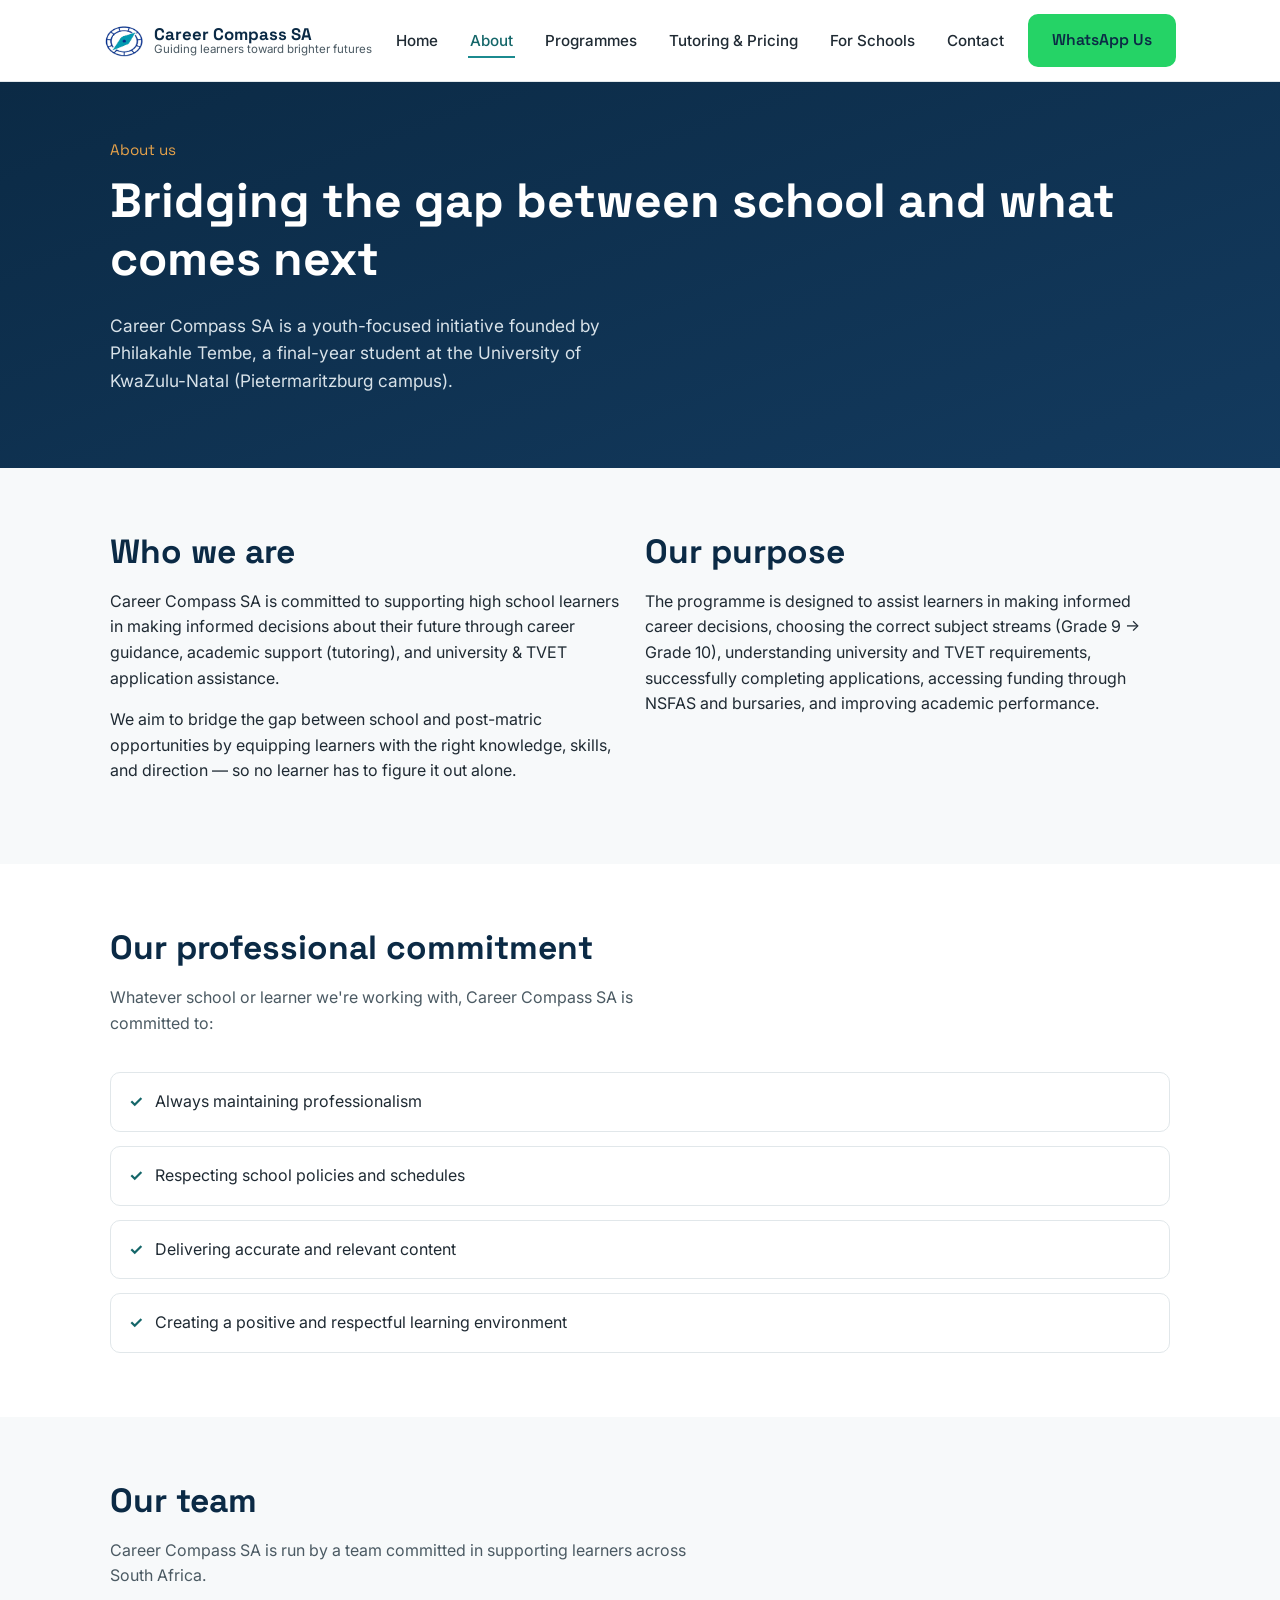
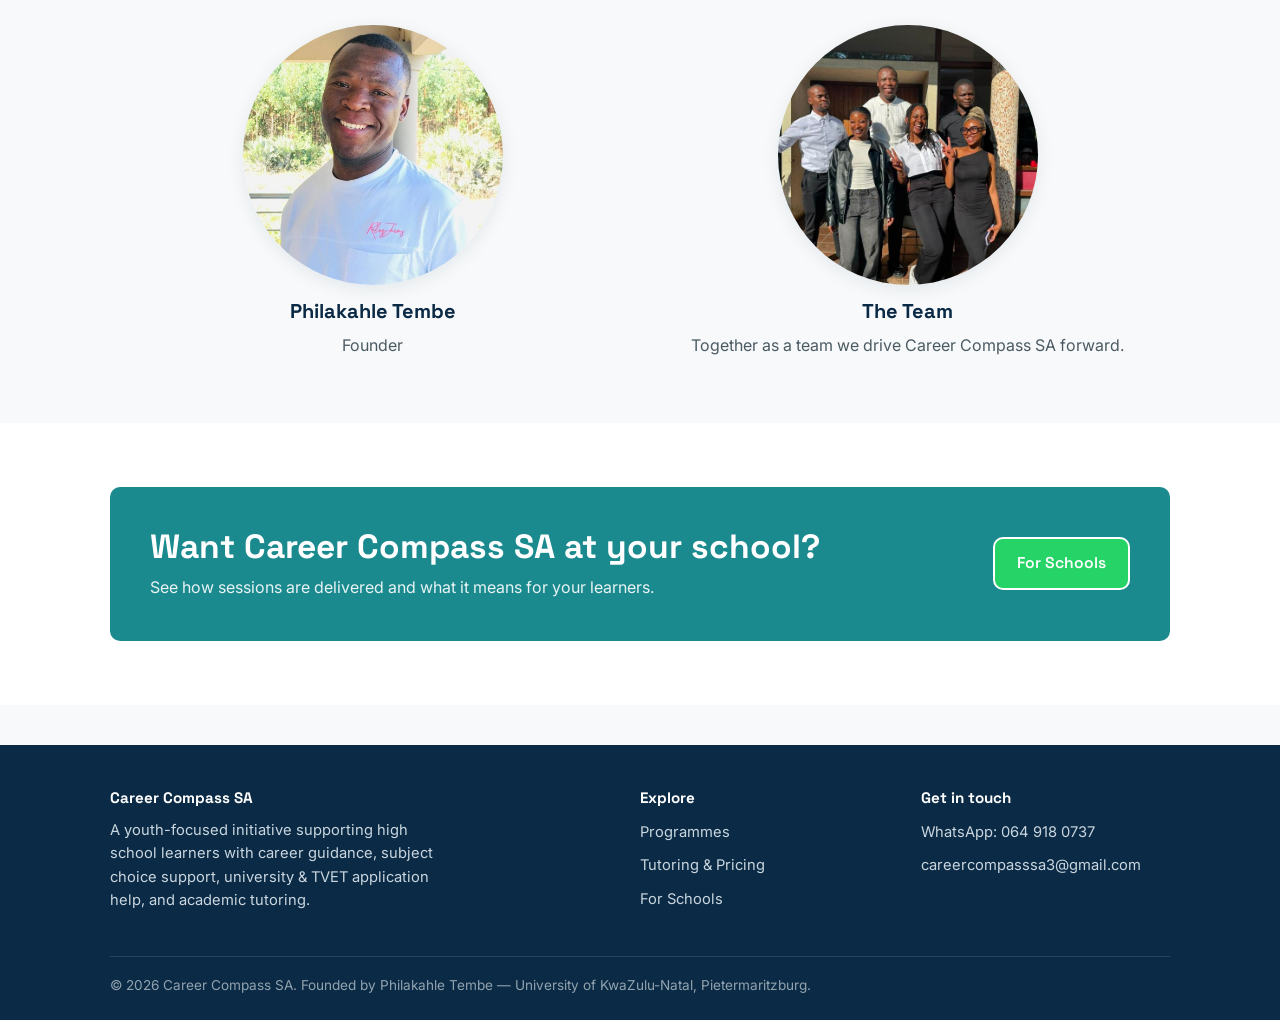
==== about.html @ c80fe0b5 "page" ====
<!DOCTYPE html>
<html lang="en">
<head>
<meta charset="UTF-8">
<meta name="viewport" content="width=device-width, initial-scale=1.0">
<title>About — Career Compass SA</title>
<meta name="description" content="Career Compass SA is a youth-focused initiative founded by Philakahle Tembe, a final-year UKZN student, supporting high school learners across South Africa.">
<link rel="preconnect" href="https://fonts.googleapis.com">
<link href="https://fonts.googleapis.com/css2?family=Space+Grotesk:wght@500;600;700&family=Inter:wght@400;500;600&display=swap" rel="stylesheet">
<link rel="stylesheet" href="css/style.css">
</head>
<body>

  <header class="site-header">
    <nav class="nav">
      <a href="index.html" class="brand">
        <img src="images/logo.png" alt="Career Compass SA logo" class="brand-mark">
        <span class="brand-text">
          <strong>Career Compass SA</strong>
          <span>Guiding learners toward brighter futures</span>
        </span>
      </a>
      <ul class="nav-links" id="navLinks">
        <li><a href="index.html">Home</a></li>
        <li><a href="about.html" aria-current="page">About</a></li>
        <li><a href="programmes.html">Programmes</a></li>
        <li><a href="tutoring.html">Tutoring &amp; Pricing</a></li>
        <li><a href="schools.html">For Schools</a></li>
        <li><a href="contact.html">Contact</a></li>
      </ul>
      <div class="nav-cta">
        <a href="https://wa.me/27649180737" class="btn btn-outline" target="_blank" rel="noopener">WhatsApp Us</a>
        <button class="nav-toggle" aria-label="Toggle navigation" aria-expanded="false">
          <span></span><span></span><span></span>
        </button>
      </div>
    </nav>
  </header>

  <section class="hero" style="padding:56px 0;">
    <div class="container" style="grid-template-columns:1fr;">
      <div>
        <div class="hero-eyebrow">About us</div>
        <h1>Bridging the gap between school and what comes next</h1>
        <p>Career Compass SA is a youth-focused initiative founded by Philakahle Tembe, a final-year student at the University of KwaZulu-Natal (Pietermaritzburg campus).</p>
      </div>
    </div>
  </section>

  <section>
    <div class="container">
      <div class="grid grid-2">
        <div>
          <h2>Who we are</h2>
          <p>Career Compass SA is committed to supporting high school learners in making informed decisions about their future through career guidance, academic support (tutoring), and university &amp; TVET application assistance.</p>
          <p>We aim to bridge the gap between school and post-matric opportunities by equipping learners with the right knowledge, skills, and direction — so no learner has to figure it out alone.</p>
        </div>
        <div>
          <h2>Our purpose</h2>
          <p>The programme is designed to assist learners in making informed career decisions, choosing the correct subject streams (Grade 9 → Grade 10), understanding university and TVET requirements, successfully completing applications, accessing funding through NSFAS and bursaries, and improving academic performance.</p>
        </div>
      </div>
    </div>
  </section>

  <section class="alt">
    <div class="container">
      <div class="section-head">
        <h2>Our professional commitment</h2>
        <p>Whatever school or learner we're working with, Career Compass SA is committed to:</p>
      </div>
      <ul class="value-list">
        <li>Always maintaining professionalism</li>
        <li>Respecting school policies and schedules</li>
        <li>Delivering accurate and relevant content</li>
        <li>Creating a positive and respectful learning environment</li>
      </ul>
    </div>
  </section>

  <section>
    <div class="container">
      <div class="section-head">
        <h2>Our team</h2>
        <p>Career Compass SA is run by a team committed in supporting learners across South Africa.</p>
      </div>
      <div class="grid grid-2">
        <div style="text-align:center;">
          <img src="images/people/philakahle-tembe.jpeg" alt="Philakahle Tembe, Founder of Career Compass SA" class="round-photo">
          <h3 style="margin-top:14px;">Philakahle Tembe</h3>
          <p style="color:var(--ink-soft); margin:0;">Founder</p>
        </div>
        <div style="text-align:center;">
          <img src="images/people/founders.jpg" alt="Career Compass SA founding team" class="round-photo">
          <h3 style="margin-top:14px;">The Team</h3>
          <p style="color:var(--ink-soft); margin:0;">Together as a team we drive Career Compass SA forward.</p>
        </div>
      </div>
    </div>
  </section>

  <section class="alt">
    <div class="container">
      <div class="cta-band">
        <div>
          <h2>Want Career Compass SA at your school?</h2>
          <p style="color:rgba(255,255,255,0.9); margin:8px 0 0;">See how sessions are delivered and what it means for your learners.</p>
        </div>
        <a href="schools.html" class="btn btn-outline">For Schools</a>
      </div>
    </div>
  </section>

  <footer class="site-footer">
    <div class="container">
      <div class="footer-grid">
        <div>
          <h4>Career Compass SA</h4>
          <p style="max-width:38ch; color:#C9D6DF; font-size:0.92rem;">A youth-focused initiative supporting high school learners with career guidance, subject choice support, university &amp; TVET application help, and academic tutoring.</p>
        </div>
        <div>
          <h4>Explore</h4>
          <ul>
            <li><a href="programmes.html">Programmes</a></li>
            <li><a href="tutoring.html">Tutoring &amp; Pricing</a></li>
            <li><a href="schools.html">For Schools</a></li>
          </ul>
        </div>
        <div>
          <h4>Get in touch</h4>
          <ul>
            <li><a href="https://wa.me/27649180737" target="_blank" rel="noopener">WhatsApp: 064 918 0737</a></li>
            <li><a href="mailto:careercompasssa3@gmail.com">careercompasssa3@gmail.com</a></li>
          </ul>
        </div>
      </div>
      <div class="footer-bottom">
        &copy; 2026 Career Compass SA. Founded by Philakahle Tembe &mdash; University of KwaZulu-Natal, Pietermaritzburg.
      </div>
    </div>
  </footer>
  <script src="js/script.js"></script>
</body>
</html>
---- css/style.css ----
/* ===========================================================
   Career Compass SA — shared stylesheet
   =========================================================== */

:root{
  --navy: #0B2A45;
  --navy-light: #133a5e;
  --teal: #1B8A8F;
  --teal-dark: #146669;
  --amber: #E8A34A;
  --bg: #F7F9FA;
  --surface: #FFFFFF;
  --ink: #1F2A33;
  --ink-soft: #4B5A63;
  --border: #E1E7EA;

  --font-head: "Space Grotesk", "Segoe UI", sans-serif;
  --font-body: "Inter", "Segoe UI", sans-serif;

  --maxw: 1120px;
  --radius: 10px;
  --shadow: 0 4px 18px rgba(11,42,69,0.08);
}

*{ box-sizing: border-box; }
html{ scroll-behavior: smooth; }

body{
  margin: 0;
  font-family: var(--font-body);
  color: var(--ink);
  background: var(--bg);
  line-height: 1.6;
  -webkit-font-smoothing: antialiased;
}

h1,h2,h3,h4{
  font-family: var(--font-head);
  color: var(--navy);
  line-height: 1.2;
  margin: 0 0 0.5em;
}

h1{ font-size: clamp(2rem, 4vw, 3rem); }
h2{ font-size: clamp(1.5rem, 3vw, 2.1rem); }
h3{ font-size: 1.25rem; }

p{ margin: 0 0 1em; max-width: 70ch; }
a{ color: var(--teal-dark); }
ul{ padding-left: 1.2em; }

img{ max-width: 100%; display: block; }

.container{
  max-width: var(--maxw);
  margin: 0 auto;
  padding: 0 30px;
}

/* ---------- Buttons ---------- */
.btn{
  display: inline-flex;
  align-items: center;
  gap: 8px;
  padding: 12px 22px;
  border-radius: var(--radius);
  font-family: var(--font-head);
  font-weight: 600;
  font-size: 0.98rem;
  text-decoration: none;
  border: 2px solid transparent;
  cursor: pointer;
  transition: transform 0.15s ease, background 0.15s ease, color 0.15s ease;
}
.btn:hover{ transform: translateY(-1px); }

.btn-primary{ background: var(--teal); color: #fff; }
.btn-primary:hover{ background: var(--teal-dark); }

.btn-outline{ background: transparent; color: var(--navy); border-color: #25D366 ;background-color: #25D366; }
.btn-outline:hover{ background: var(--navy); color: #E1E7EA;background-color: #25D366; }

.btn-whatsapp{ background: #25D366; color: #fff; }
.btn-whatsapp:hover{ background: #1fb757; }

/* ---------- Header / Nav ---------- */
.site-header{
  position: sticky;
  top: 0;
  z-index: 50;
  background: var(--surface);
  border-bottom: 1px solid var(--border);
}
.nav{
  display: flex;
  align-items: center;
  justify-content: space-between;
  padding: 14px 24px;
  max-width: var(--maxw);
  margin: 0 auto;
}
.brand{
  display: flex;
  align-items: center;
  gap: 10px;
  text-decoration: none;
}
.brand-mark{
  width: 40px;
  height: 40px;
  object-fit: contain;
  flex-shrink: 0;
}
.brand-text{ display: flex; flex-direction: column; line-height: 1.1; }
.brand-text strong{ font-family: var(--font-head); color: var(--navy); font-size: 1.05rem; }
.brand-text span{ font-size: 0.72rem; color: var(--ink-soft); }

.nav-links{
  display: flex;
  gap: 28px;
  list-style: none;
  margin: 0; padding: 0;
}
.nav-links a{
  text-decoration: none;
  color: var(--ink);
  font-weight: 500;
  font-size: 0.95rem;
  padding: 6px 2px;
  border-bottom: 2px solid transparent;
}
.nav-links a:hover,
.nav-links a[aria-current="page"]{
  color: var(--teal-dark);
  border-bottom-color: var(--teal);
}

.nav-cta{ display: flex; align-items: center; gap: 12px; }

.nav-toggle{
  display: none;
  background: none;
  border: none;
  cursor: pointer;
  padding: 6px;
}
.nav-toggle span{
  display: block;
  width: 24px; height: 2px;
  background: var(--navy);
  margin: 5px 0;
  transition: 0.2s ease;
}

/* ---------- Hero ---------- */
.hero{
  background: linear-gradient(160deg, var(--navy) 0%, var(--navy-light) 100%);
  color: #fff;
  padding: 72px 0 64px;
}
.hero .container{
  display: grid;
  grid-template-columns: 1.1fr 0.9fr;
  gap: 40px;
  align-items: center;
}
.hero-eyebrow{
  color: var(--amber);
  font-family: var(--font-head);
  font-size: 0.95rem;
  margin-bottom: 10px;
}
.hero h1{ color: #fff; }
.hero p{ color: #D8E2E9; font-size: 1.08rem; max-width: 46ch; }
.hero-actions{ display: flex; gap: 14px; flex-wrap: wrap; margin-top: 22px; }

.hero-panel{
  background: rgba(255,255,255,0.06);
  border: 1px solid rgba(255,255,255,0.14);
  border-radius: var(--radius);
  padding: 28px;
}
.hero-panel h3{ color: #fff; margin-bottom: 14px; }
.hero-panel ul{ list-style: none; padding: 0; margin: 0; display: flex; flex-direction: column; gap: 12px; }
.hero-panel li{ display: flex; gap: 10px; align-items: flex-start; color: #D8E2E9; font-size: 0.95rem; }
.hero-panel li::before{
  content:"";
  width: 8px; height: 8px;
  margin-top: 6px;
  border-radius: 50%;
  background: var(--teal);
  flex-shrink: 0;
}

/* ---------- Sections ---------- */
section{ padding: 64px 0; }
section.alt{ background: var(--surface); }
.section-head{ max-width: 60ch; margin-bottom: 36px; }
.section-head p{ color: var(--ink-soft); }

/* ---------- Card grid ---------- */
.grid{
  display: grid;
  gap: 10px;
}
.grid-4{ grid-template-columns: repeat(4, 1fr); }
.grid-3{ grid-template-columns: repeat(3, 1fr); }
.grid-2{ grid-template-columns: repeat(2, 1fr); }

.card{
  background: var(--surface);
  border: 1px solid var(--border);
  border-radius: var(--radius);
  padding: 26px;
  box-shadow: var(--shadow);
}
.card h3{ margin-bottom: 10px; }
.card ul{ margin: 12px 0 0; padding-left: 1.1em; color: var(--ink-soft); font-size: 0.95rem; }
.card ul li{ margin-bottom: 6px; }

.card-tag{
  display: inline-block;
  font-family: var(--font-head);
  font-size: 0.78rem;
  color: var(--teal-dark);
  background: rgba(27,138,143,0.1);
  padding: 3px 10px;
  border-radius: 20px;
  margin-bottom: 12px;
}

/* ---------- Steps (genuine sequence) ---------- */
.steps{ counter-reset: step; list-style: none; padding: 0; margin: 0; }
.steps li{
  counter-increment: step;
  display: grid;
  grid-template-columns: 44px 1fr;
  gap: 16px;
  padding: 18px 0;
  border-bottom: 1px solid var(--border);
}
.steps li:last-child{ border-bottom: none; }
.steps li::before{
  content: counter(step);
  font-family: var(--font-head);
  font-weight: 600;
  color: var(--teal-dark);
  background: rgba(27,138,143,0.12);
  width: 44px; height: 44px;
  border-radius: 50%;
  display: flex; align-items: center; justify-content: center;
}

/* ---------- Tables (pricing) ---------- */
.table-wrap{ overflow-x: auto; }
table{
  width: 100%;
  border-collapse: collapse;
  background: var(--surface);
  border-radius: var(--radius);
  overflow: hidden;
  box-shadow: var(--shadow);
  min-width: 480px;
}
th, td{
  text-align: left;
  padding: 14px 16px;
  border-bottom: 1px solid var(--border);
  font-size: 0.95rem;
}
thead th{
  background: var(--navy);
  color: #fff;
  font-family: var(--font-head);
  font-weight: 600;
}
tbody tr:last-child td{ border-bottom: none; }
tbody tr:hover{ background: rgba(27,138,143,0.05); }

.grade-heading{
  margin: 34px 0 12px;
  font-size: 1.1rem;
  color: var(--navy);
}

/* ---------- Round profile photos ---------- */
.round-photo{
  width: 100%;
  max-width: 260px;
  aspect-ratio: 1 / 1;
  object-fit: cover;
  border-radius: 50%;
  box-shadow: var(--shadow);
  margin: 0 auto;
}

/* ---------- Stat / value strips ---------- */
.value-list{ list-style: none; padding: 0; margin: 0; display: grid; gap: 14px; }
.value-list li{
  display: flex; gap: 12px; align-items: flex-start;
  background: var(--surface);
  border: 1px solid var(--border);
  border-radius: var(--radius);
  padding: 16px 18px;
}
.value-list li::before{
  content: "✓";
  color: var(--teal-dark);
  font-weight: 700;
  flex-shrink: 0;
}

/* ---------- Contact ---------- */
.contact-grid{
  display: grid;
  grid-template-columns: 1fr 1fr;
  gap: 24px;
}
.contact-card{
  background: var(--surface);
  border: 1px solid var(--border);
  border-radius: var(--radius);
  padding: 30px;
  text-align: left;
}
.contact-card .btn{ margin-top: 14px; }
.contact-card small{ display:block; color: var(--ink-soft); margin-top: 10px; }

/* ---------- CTA band ---------- */
.cta-band{
  background: var(--teal);
  color: #fff;
  border-radius: var(--radius);
  padding: 40px;
  display: flex;
  align-items: center;
  justify-content: space-between;
  gap: 24px;
  flex-wrap: wrap;
}
.cta-band h2{ color: #fff; margin: 0; }
.cta-band .btn-outline{ border-color: #fff; color: #fff; }
.cta-band .btn-outline:hover{ background: #fff; color: var(--teal-dark); }

/* ---------- Footer ---------- */
.site-footer{
  background: var(--navy);
  color: #C9D6DF;
  padding: 44px 0 24px;
  margin-top: 40px;
}
.footer-grid{
  display: grid;
  grid-template-columns: 2fr 1fr 1fr;
  gap: 32px;
  margin-bottom: 28px;
}
.footer-grid h4{ color: #fff; font-size: 0.95rem; margin-bottom: 12px; }
.footer-grid ul{ list-style: none; padding: 0; margin: 0; display: flex; flex-direction: column; gap: 8px; }
.footer-grid a{ color: #C9D6DF; text-decoration: none; font-size: 0.92rem; }
.footer-grid a:hover{ color: var(--amber); }
.footer-bottom{
  border-top: 1px solid rgba(255,255,255,0.12);
  padding-top: 18px;
  font-size: 0.85rem;
  color: #91A3AF;
}

/* ---------- Responsive ---------- */
@media (max-width: 900px){
  .hero .container{ grid-template-columns: 1fr; }
  .grid-4{ grid-template-columns: repeat(2, 1fr); }
  .grid-3{ grid-template-columns: repeat(2, 1fr); }
  .footer-grid{ grid-template-columns: 1fr 1fr; }
}

@media (max-width: 680px){
  .nav-links{
    position: absolute;
    top: 100%; left: 0; right: 0;
    background: var(--surface);
    flex-direction: column;
    gap: 0;
    border-bottom: 1px solid var(--border);
    max-height: 0;
    overflow: hidden;
    transition: max-height 0.25s ease;
  }
  .nav-links.open{ max-height: 400px; }
  .nav-links li{ border-top: 1px solid var(--border); }
  .nav-links a{ display: block; padding: 14px 24px; border-bottom: none; }
  .nav-toggle{ display: block; }
  .nav-cta .btn-outline{ display: none; }

  .grid-4, .grid-3, .grid-2{ grid-template-columns: 1fr; }
  .contact-grid{ grid-template-columns: 1fr; }
  .footer-grid{ grid-template-columns: 1fr; }
  .cta-band{ flex-direction: column; align-items: flex-start; }
  section{ padding: 48px 0; }
}

@media (prefers-reduced-motion: reduce){
  *{ transition: none !important; scroll-behavior: auto !important; }
}

/* Visible keyboard focus */
a:focus-visible, button:focus-visible{
  outline: 3px solid var(--amber);
  outline-offset: 2px;
}
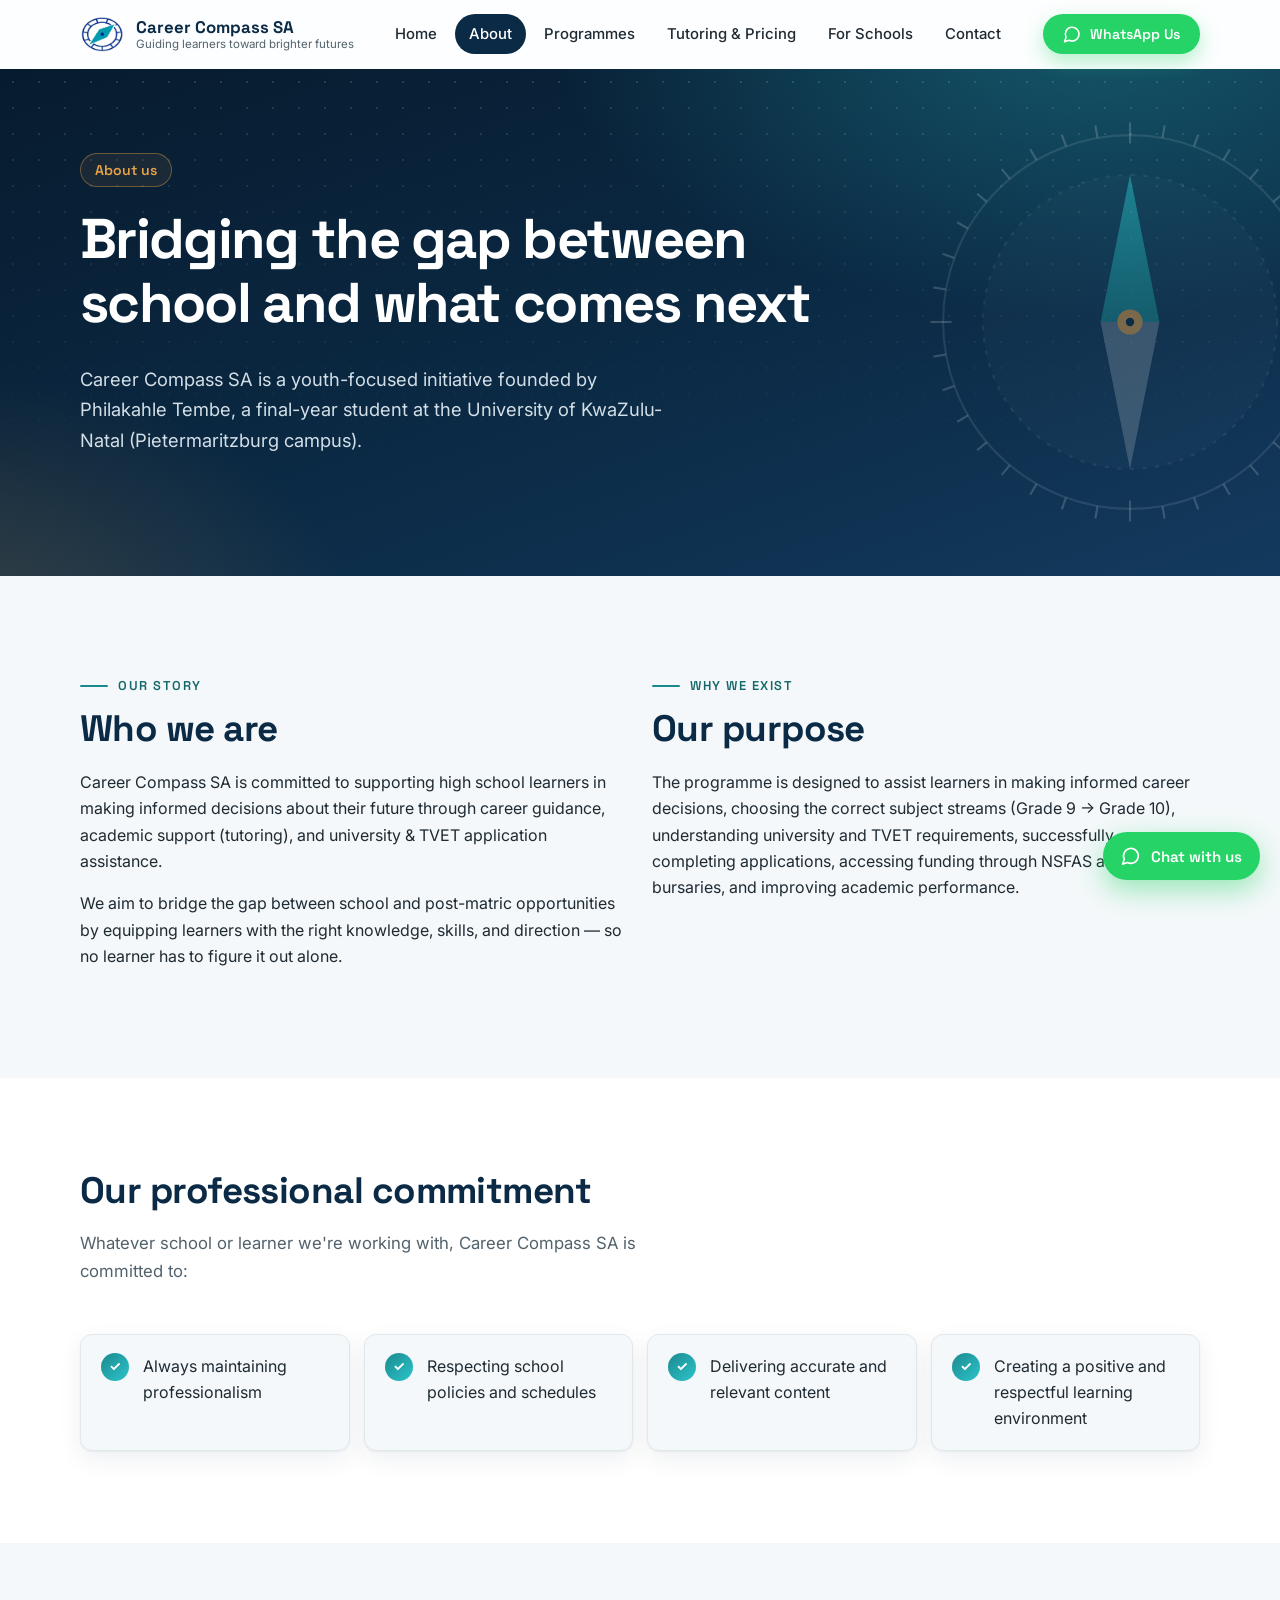
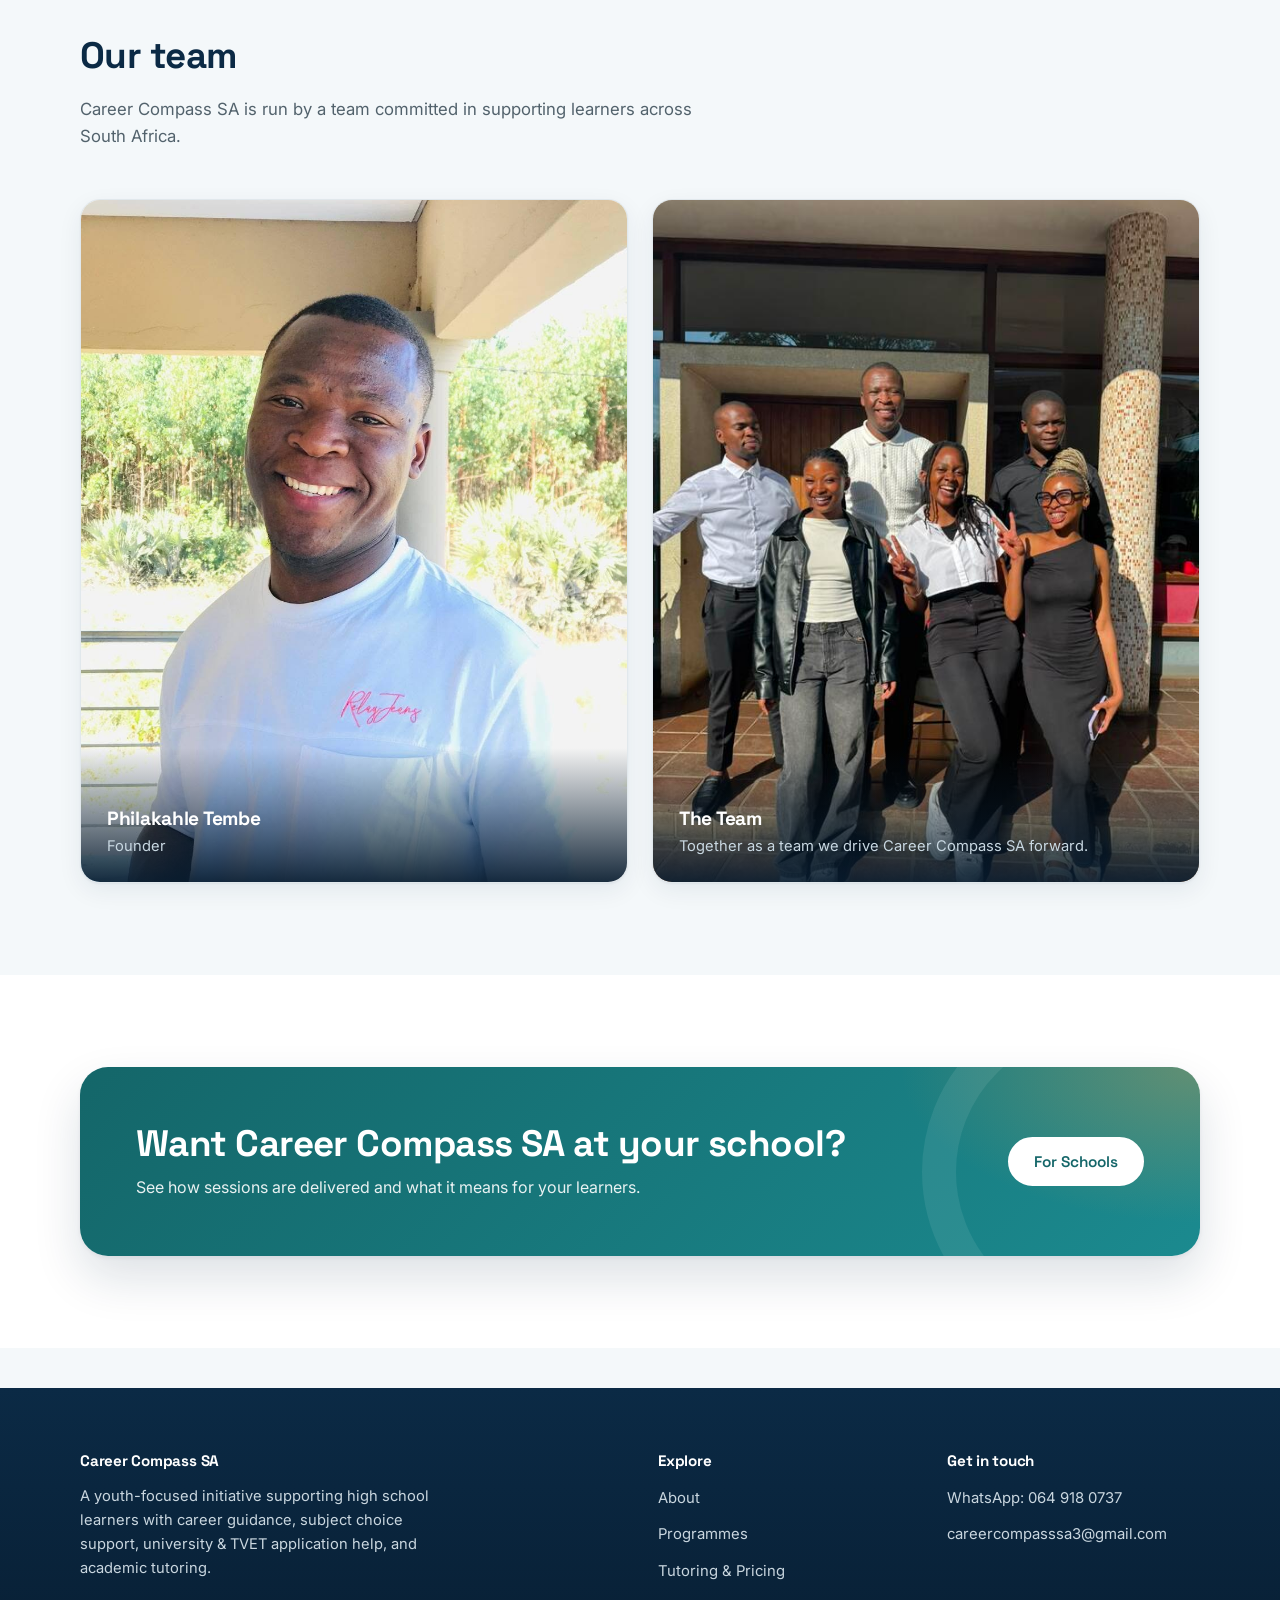
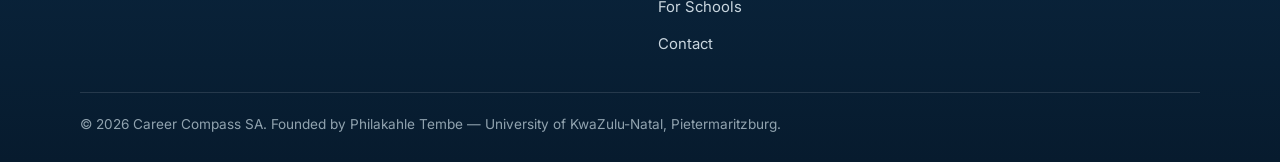
==== commit 7326e312: "redesign the page" ====
--- a/about.html
+++ b/about.html
@@ -3,13 +3,17 @@
 <head>
 <meta charset="UTF-8">
 <meta name="viewport" content="width=device-width, initial-scale=1.0">
-<title>About — Career Compass SA</title>
+<title>About - Career Compass SA</title>
 <meta name="description" content="Career Compass SA is a youth-focused initiative founded by Philakahle Tembe, a final-year UKZN student, supporting high school learners across South Africa.">
 <link rel="preconnect" href="https://fonts.googleapis.com">
 <link href="https://fonts.googleapis.com/css2?family=Space+Grotesk:wght@500;600;700&family=Inter:wght@400;500;600&display=swap" rel="stylesheet">
+<link rel="icon" type="image/png" href="images/logo.png">
+<meta name="theme-color" content="#0B2A45">
+<script>document.documentElement.classList.add("js")</script>
 <link rel="stylesheet" href="css/style.css">
 </head>
 <body>
+  <div class="progress" aria-hidden="true"></div>
 
   <header class="site-header">
     <nav class="nav">
@@ -23,13 +27,13 @@
       <ul class="nav-links" id="navLinks">
         <li><a href="index.html">Home</a></li>
         <li><a href="about.html" aria-current="page">About</a></li>
-        <li><a href="programmes.html">Programmes</a></li>
+            <li><a href="programmes.html">Programmes</a></li>
         <li><a href="tutoring.html">Tutoring &amp; Pricing</a></li>
         <li><a href="schools.html">For Schools</a></li>
         <li><a href="contact.html">Contact</a></li>
       </ul>
       <div class="nav-cta">
-        <a href="https://wa.me/27649180737" class="btn btn-outline" target="_blank" rel="noopener">WhatsApp Us</a>
+        <a href="https://wa.me/27649180737" class="btn btn-whatsapp btn-sm" target="_blank" rel="noopener"><svg class="i" viewBox="0 0 24 24" aria-hidden="true"><path d="M7.9 20A9 9 0 1 0 4 16.1L2 22Z"/></svg>WhatsApp Us</a>
         <button class="nav-toggle" aria-label="Toggle navigation" aria-expanded="false">
           <span></span><span></span><span></span>
         </button>
@@ -37,8 +41,9 @@
     </nav>
   </header>
 
-  <section class="hero" style="padding:56px 0;">
-    <div class="container" style="grid-template-columns:1fr;">
+  <section class="hero hero--sub">
+    <svg class="compass " viewBox="0 0 400 400" aria-hidden="true"><defs><linearGradient id="ng" x1="0" y1="0" x2="0" y2="1"><stop offset="0" stop-color="#2CC4CA"/><stop offset="1" stop-color="#1B8A8F"/></linearGradient></defs><g class="ring" stroke="rgba(255,255,255,.35)" stroke-width="2"><line x1="200" y1="10" x2="200" y2="30" transform="rotate(0 200 200)"/><line x1="200" y1="10" x2="200" y2="22" transform="rotate(10 200 200)"/><line x1="200" y1="10" x2="200" y2="22" transform="rotate(20 200 200)"/><line x1="200" y1="10" x2="200" y2="22" transform="rotate(30 200 200)"/><line x1="200" y1="10" x2="200" y2="22" transform="rotate(40 200 200)"/><line x1="200" y1="10" x2="200" y2="22" transform="rotate(50 200 200)"/><line x1="200" y1="10" x2="200" y2="22" transform="rotate(60 200 200)"/><line x1="200" y1="10" x2="200" y2="22" transform="rotate(70 200 200)"/><line x1="200" y1="10" x2="200" y2="22" transform="rotate(80 200 200)"/><line x1="200" y1="10" x2="200" y2="30" transform="rotate(90 200 200)"/><line x1="200" y1="10" x2="200" y2="22" transform="rotate(100 200 200)"/><line x1="200" y1="10" x2="200" y2="22" transform="rotate(110 200 200)"/><line x1="200" y1="10" x2="200" y2="22" transform="rotate(120 200 200)"/><line x1="200" y1="10" x2="200" y2="22" transform="rotate(130 200 200)"/><line x1="200" y1="10" x2="200" y2="22" transform="rotate(140 200 200)"/><line x1="200" y1="10" x2="200" y2="22" transform="rotate(150 200 200)"/><line x1="200" y1="10" x2="200" y2="22" transform="rotate(160 200 200)"/><line x1="200" y1="10" x2="200" y2="22" transform="rotate(170 200 200)"/><line x1="200" y1="10" x2="200" y2="30" transform="rotate(180 200 200)"/><line x1="200" y1="10" x2="200" y2="22" transform="rotate(190 200 200)"/><line x1="200" y1="10" x2="200" y2="22" transform="rotate(200 200 200)"/><line x1="200" y1="10" x2="200" y2="22" transform="rotate(210 200 200)"/><line x1="200" y1="10" x2="200" y2="22" transform="rotate(220 200 200)"/><line x1="200" y1="10" x2="200" y2="22" transform="rotate(230 200 200)"/><line x1="200" y1="10" x2="200" y2="22" transform="rotate(240 200 200)"/><line x1="200" y1="10" x2="200" y2="22" transform="rotate(250 200 200)"/><line x1="200" y1="10" x2="200" y2="22" transform="rotate(260 200 200)"/><line x1="200" y1="10" x2="200" y2="30" transform="rotate(270 200 200)"/><line x1="200" y1="10" x2="200" y2="22" transform="rotate(280 200 200)"/><line x1="200" y1="10" x2="200" y2="22" transform="rotate(290 200 200)"/><line x1="200" y1="10" x2="200" y2="22" transform="rotate(300 200 200)"/><line x1="200" y1="10" x2="200" y2="22" transform="rotate(310 200 200)"/><line x1="200" y1="10" x2="200" y2="22" transform="rotate(320 200 200)"/><line x1="200" y1="10" x2="200" y2="22" transform="rotate(330 200 200)"/><line x1="200" y1="10" x2="200" y2="22" transform="rotate(340 200 200)"/><line x1="200" y1="10" x2="200" y2="22" transform="rotate(350 200 200)"/></g><circle cx="200" cy="200" r="178" fill="none" stroke="rgba(255,255,255,.2)" stroke-width="2"/><circle cx="200" cy="200" r="140" fill="rgba(255,255,255,.04)" stroke="rgba(255,255,255,.14)" stroke-dasharray="4 8" stroke-width="2"/><g class="needle"><polygon points="200,60 228,200 172,200" fill="url(#ng)"/><polygon points="200,340 228,200 172,200" fill="rgba(255,255,255,.35)"/></g><circle cx="200" cy="200" r="12" fill="#E8A34A"/><circle cx="200" cy="200" r="4" fill="#0B2A45"/></svg>
+    <div class="container">
       <div>
         <div class="hero-eyebrow">About us</div>
         <h1>Bridging the gap between school and what comes next</h1>
@@ -50,12 +55,14 @@
   <section>
     <div class="container">
       <div class="grid grid-2">
-        <div>
+        <div data-reveal>
+          <span class="eyebrow">Our story</span>
           <h2>Who we are</h2>
           <p>Career Compass SA is committed to supporting high school learners in making informed decisions about their future through career guidance, academic support (tutoring), and university &amp; TVET application assistance.</p>
           <p>We aim to bridge the gap between school and post-matric opportunities by equipping learners with the right knowledge, skills, and direction — so no learner has to figure it out alone.</p>
         </div>
-        <div>
+        <div data-reveal style="--d:120ms">
+          <span class="eyebrow">Why we exist</span>
           <h2>Our purpose</h2>
           <p>The programme is designed to assist learners in making informed career decisions, choosing the correct subject streams (Grade 9 → Grade 10), understanding university and TVET requirements, successfully completing applications, accessing funding through NSFAS and bursaries, and improving academic performance.</p>
         </div>
@@ -65,11 +72,11 @@
 
   <section class="alt">
     <div class="container">
-      <div class="section-head">
+      <div class="section-head" data-reveal>
         <h2>Our professional commitment</h2>
         <p>Whatever school or learner we're working with, Career Compass SA is committed to:</p>
       </div>
-      <ul class="value-list">
+      <ul class="value-list" data-reveal>
         <li>Always maintaining professionalism</li>
         <li>Respecting school policies and schedules</li>
         <li>Delivering accurate and relevant content</li>
@@ -80,28 +87,20 @@
 
   <section>
     <div class="container">
-      <div class="section-head">
+      <div class="section-head" data-reveal>
         <h2>Our team</h2>
         <p>Career Compass SA is run by a team committed in supporting learners across South Africa.</p>
       </div>
       <div class="grid grid-2">
-        <div style="text-align:center;">
-          <img src="images/people/philakahle-tembe.jpeg" alt="Philakahle Tembe, Founder of Career Compass SA" class="round-photo">
-          <h3 style="margin-top:14px;">Philakahle Tembe</h3>
-          <p style="color:var(--ink-soft); margin:0;">Founder</p>
-        </div>
-        <div style="text-align:center;">
-          <img src="images/people/founders.jpg" alt="Career Compass SA founding team" class="round-photo">
-          <h3 style="margin-top:14px;">The Team</h3>
-          <p style="color:var(--ink-soft); margin:0;">Together as a team we drive Career Compass SA forward.</p>
-        </div>
+        <div class="card card-photo" data-reveal><img src="images/people/philakahle-tembe.jpeg" alt="Philakahle Tembe, Founder of Career Compass SA" loading="lazy"><div class="cap"><h3>Philakahle Tembe</h3><p>Founder</p></div></div>
+        <div class="card card-photo" data-reveal><img src="images/people/founders.jpg" alt="Career Compass SA founding team" loading="lazy"><div class="cap"><h3>The Team</h3><p>Together as a team we drive Career Compass SA forward.</p></div></div>
       </div>
     </div>
   </section>
 
   <section class="alt">
     <div class="container">
-      <div class="cta-band">
+      <div class="cta-band" data-reveal>
         <div>
           <h2>Want Career Compass SA at your school?</h2>
           <p style="color:rgba(255,255,255,0.9); margin:8px 0 0;">See how sessions are delivered and what it means for your learners.</p>
@@ -116,14 +115,16 @@
       <div class="footer-grid">
         <div>
           <h4>Career Compass SA</h4>
-          <p style="max-width:38ch; color:#C9D6DF; font-size:0.92rem;">A youth-focused initiative supporting high school learners with career guidance, subject choice support, university &amp; TVET application help, and academic tutoring.</p>
+          <p style="max-width:42ch; color:#C9D6DF; font-size:0.92rem;">A youth-focused initiative supporting high school learners with career guidance, subject choice support, university &amp; TVET application help, and academic tutoring.</p>
         </div>
         <div>
           <h4>Explore</h4>
           <ul>
+            <li><a href="about.html">About</a></li>
             <li><a href="programmes.html">Programmes</a></li>
             <li><a href="tutoring.html">Tutoring &amp; Pricing</a></li>
             <li><a href="schools.html">For Schools</a></li>
+            <li><a href="contact.html">Contact</a></li>
           </ul>
         </div>
         <div>
@@ -139,6 +140,7 @@
       </div>
     </div>
   </footer>
+  <a href="https://wa.me/27649180737" class="wa-float" target="_blank" rel="noopener" aria-label="Chat on WhatsApp"><svg class="i" viewBox="0 0 24 24" aria-hidden="true"><path d="M7.9 20A9 9 0 1 0 4 16.1L2 22Z"/></svg><span>Chat with us</span></a>
   <script src="js/script.js"></script>
 </body>
 </html>
--- a/css/style.css
+++ b/css/style.css
@@ -1,410 +1,239 @@
-/* ===========================================================
-   Career Compass SA — shared stylesheet
-   =========================================================== */
-
+/* Career Compass SA — shared stylesheet (v2) */
 :root{
-  --navy: #0B2A45;
-  --navy-light: #133a5e;
-  --teal: #1B8A8F;
-  --teal-dark: #146669;
-  --amber: #E8A34A;
-  --bg: #F7F9FA;
-  --surface: #FFFFFF;
-  --ink: #1F2A33;
-  --ink-soft: #4B5A63;
-  --border: #E1E7EA;
-
-  --font-head: "Space Grotesk", "Segoe UI", sans-serif;
-  --font-body: "Inter", "Segoe UI", sans-serif;
-
-  --maxw: 1120px;
-  --radius: 10px;
-  --shadow: 0 4px 18px rgba(11,42,69,0.08);
+  --navy:#0B2A45; --navy-900:#071B2E; --navy-light:#133a5e;
+  --teal:#1B8A8F; --teal-dark:#146669; --teal-bright:#2CC4CA; --amber:#E8A34A;
+  --bg:#F4F8FA; --surface:#fff; --ink:#1F2A33; --ink-soft:#52626C; --border:#E1E8EC;
+  --wa:#25D366; --wa-dark:#1DB954;
+  --font-head:"Space Grotesk","Segoe UI",sans-serif; --font-body:"Inter","Segoe UI",sans-serif;
+  --maxw:1200px; --radius:20px; --radius-sm:12px;
+  --shadow:0 1px 2px rgba(11,42,69,.05),0 8px 24px rgba(11,42,69,.07);
+  --shadow-lg:0 2px 4px rgba(11,42,69,.06),0 22px 48px rgba(11,42,69,.14);
 }
-
-*{ box-sizing: border-box; }
-html{ scroll-behavior: smooth; }
-
-body{
-  margin: 0;
-  font-family: var(--font-body);
-  color: var(--ink);
-  background: var(--bg);
-  line-height: 1.6;
-  -webkit-font-smoothing: antialiased;
+*{box-sizing:border-box}
+html{overflow-x:clip;scroll-behavior:smooth;scroll-padding-top:90px}
+body{margin:0;font-family:var(--font-body);color:var(--ink);background:var(--bg);line-height:1.65;-webkit-font-smoothing:antialiased;overflow-x:hidden}
+h1,h2,h3,h4{font-family:var(--font-head);color:var(--navy);line-height:1.15;margin:0 0 .5em;letter-spacing:-.015em}
+h1{font-size:clamp(2.1rem,5vw,3.5rem);letter-spacing:-.03em}
+h2{font-size:clamp(1.6rem,3.2vw,2.3rem)} h3{font-size:1.2rem}
+p{margin:0 0 1em;max-width:68ch} a{color:var(--teal-dark)} ul{padding-left:1.2em}
+img{max-width:100%;display:block}
+svg.i{width:1.3em;height:1.3em;fill:none;stroke:currentColor;stroke-width:2;stroke-linecap:round;stroke-linejoin:round;flex-shrink:0}
+.container{max-width:var(--maxw);margin:0 auto;padding:0 clamp(20px,4vw,40px)}
+section{padding:clamp(52px,8vw,92px) 0;position:relative}
+section.alt{background:var(--surface)}
+.eyebrow{display:inline-flex;align-items:center;gap:10px;font:600 .8rem var(--font-head);letter-spacing:.12em;text-transform:uppercase;color:var(--teal-dark);margin-bottom:14px}
+.eyebrow::before{content:"";width:28px;height:2px;background:var(--teal);border-radius:2px}
+.section-head{max-width:62ch;margin-bottom:clamp(28px,4vw,48px)}
+.section-head p{color:var(--ink-soft);font-size:1.05rem}
+
+/* Progress + floating WhatsApp */
+.progress{position:fixed;inset:0 0 auto 0;height:3px;background:linear-gradient(90deg,var(--teal-bright),var(--amber));transform:scaleX(0);transform-origin:left;z-index:100}
+.wa-float{position:fixed;right:20px;bottom:20px;z-index:60;display:flex;align-items:center;gap:10px;padding:14px 18px;border-radius:999px;background:var(--wa);color:#fff;text-decoration:none;font:600 .95rem var(--font-head);box-shadow:0 10px 28px rgba(37,211,102,.45);transition:transform .2s}
+.wa-float:hover{transform:translateY(-3px) scale(1.03)}
+@media(max-width:560px){.wa-float span{display:none}.wa-float{padding:15px}}
+
+/* Buttons */
+.btn{display:inline-flex;align-items:center;justify-content:center;gap:9px;padding:13px 24px;border-radius:999px;font:600 .96rem var(--font-head);text-decoration:none;border:2px solid transparent;cursor:pointer;transition:transform .18s,box-shadow .18s,background .18s,color .18s}
+.btn:hover{transform:translateY(-2px)}
+.btn-primary{background:linear-gradient(135deg,var(--teal),var(--teal-dark));color:#fff;box-shadow:0 8px 20px rgba(27,138,143,.35)}
+.btn-primary:hover{box-shadow:0 12px 26px rgba(27,138,143,.45)}
+.btn-whatsapp{background:var(--wa);color:#fff;box-shadow:0 8px 20px rgba(37,211,102,.35)}
+.btn-whatsapp:hover{background:var(--wa-dark)}
+.btn-outline{background:transparent;color:var(--navy);border-color:var(--navy)}
+.btn-outline:hover{background:var(--navy);color:#fff}
+.btn-ghost{background:rgba(255,255,255,.08);color:#fff;border-color:rgba(255,255,255,.4);backdrop-filter:blur(6px)}
+.btn-ghost:hover{background:#fff;color:var(--navy)}
+.btn-sm{padding:9px 18px;font-size:.88rem}
+
+/* Header */
+.site-header{position:sticky;top:0;z-index:50;background:rgba(255,255,255,.82);backdrop-filter:blur(16px) saturate(1.5);-webkit-backdrop-filter:blur(16px) saturate(1.5);border-bottom:1px solid transparent;transition:box-shadow .25s,border-color .25s}
+.site-header.scrolled{border-color:var(--border);box-shadow:0 6px 24px rgba(11,42,69,.08)}
+.nav{display:flex;align-items:center;justify-content:space-between;gap:16px;padding:12px clamp(20px,4vw,40px);max-width:var(--maxw);margin:0 auto}
+.brand{display:flex;align-items:center;gap:12px;text-decoration:none}
+.brand-mark{width:44px;height:44px;object-fit:contain;transition:transform .6s}
+.brand:hover .brand-mark{transform:rotate(25deg)}
+.brand-text{display:flex;flex-direction:column;line-height:1.15}
+.brand-text strong{font:700 1.05rem var(--font-head);color:var(--navy)}
+.brand-text span{font-size:.72rem;color:var(--ink-soft)}
+.nav-links{display:flex;gap:4px;list-style:none;margin:0;padding:0}
+.nav-links a{display:block;text-decoration:none;color:var(--ink);font-weight:500;font-size:.93rem;padding:8px 14px;border-radius:999px;transition:background .2s,color .2s}
+.nav-links a:hover{background:rgba(27,138,143,.1);color:var(--teal-dark)}
+.nav-links a[aria-current="page"]{background:var(--navy);color:#fff}
+.nav-cta{display:flex;align-items:center;gap:10px}
+.nav-toggle{display:none;background:none;border:0;cursor:pointer;padding:8px}
+.nav-toggle span{display:block;width:24px;height:2px;background:var(--navy);margin:5px 0;transition:.25s;border-radius:2px}
+.nav-toggle[aria-expanded="true"] span:nth-child(1){transform:translateY(7px) rotate(45deg)}
+.nav-toggle[aria-expanded="true"] span:nth-child(2){opacity:0}
+.nav-toggle[aria-expanded="true"] span:nth-child(3){transform:translateY(-7px) rotate(-45deg)}
+
+/* Hero */
+.hero{position:relative;overflow:hidden;color:#fff;padding:clamp(56px,9vw,104px) 0 clamp(72px,10vw,128px);
+  background:radial-gradient(900px 500px at 85% -10%,rgba(44,196,202,.32),transparent 60%),radial-gradient(700px 420px at -5% 110%,rgba(232,163,74,.2),transparent 60%),linear-gradient(160deg,var(--navy-900),var(--navy) 55%,var(--navy-light))}
+.hero::before{content:"";position:absolute;inset:0;background-image:radial-gradient(rgba(255,255,255,.13) 1px,transparent 1px);background-size:26px 26px;mask-image:linear-gradient(180deg,#000,transparent 85%);-webkit-mask-image:linear-gradient(180deg,#000,transparent 85%)}
+.hero .container{position:relative;display:grid;grid-template-columns:repeat(auto-fit,minmax(min(100%,420px),1fr));gap:clamp(28px,5vw,64px);align-items:center}
+.hero-eyebrow{display:inline-flex;align-items:center;gap:8px;color:var(--amber);font:600 .88rem var(--font-head);padding:7px 14px;border:1px solid rgba(232,163,74,.4);border-radius:999px;background:rgba(232,163,74,.08);margin-bottom:20px}
+.hero h1{color:#fff}
+.grad{background:linear-gradient(90deg,#7BE9ED,var(--amber));-webkit-background-clip:text;background-clip:text;color:transparent}
+.hero p{color:#D3DFE7;font-size:clamp(1rem,1.6vw,1.15rem);max-width:50ch}
+.hero-actions{display:flex;gap:12px;flex-wrap:wrap;margin-top:28px}
+.hero--sub{padding:clamp(48px,7vw,84px) 0 clamp(64px,8vw,104px)}
+.hero--sub .container{grid-template-columns:1fr}
+.hero--sub .compass{position:absolute;right:-60px;top:50%;width:min(420px,60vw);transform:translateY(-50%);opacity:.5;z-index:0;pointer-events:none}
+.hero--sub .container>div{position:relative;z-index:1;max-width:760px}
+.hero-panel{background:linear-gradient(160deg,rgba(255,255,255,.12),rgba(255,255,255,.04));border:1px solid rgba(255,255,255,.18);border-radius:var(--radius);padding:clamp(22px,3vw,34px);backdrop-filter:blur(14px);box-shadow:0 30px 60px rgba(0,0,0,.25);position:relative;overflow:hidden}
+.hero-panel .compass{position:absolute;right:-40px;top:-60px;width:190px;opacity:.9}
+.hero-panel h3{color:#fff;margin-bottom:16px;position:relative}
+.hero-panel ul{list-style:none;padding:0;margin:0;display:flex;flex-direction:column;gap:10px;position:relative}
+.hero-panel li{display:flex;gap:12px;align-items:flex-start;color:#E3ECF2;font-size:.96rem;padding:10px 12px;border-radius:12px;background:rgba(255,255,255,.06);transition:transform .2s,background .2s}
+.hero-panel li:hover{transform:translateX(6px);background:rgba(255,255,255,.12)}
+.hero-panel li::before{content:"";width:9px;height:9px;margin-top:8px;border-radius:50%;background:var(--teal-bright);box-shadow:0 0 0 4px rgba(44,196,202,.25);flex-shrink:0}
+.compass .needle{transform-origin:200px 200px;animation:sway 6s ease-in-out infinite alternate}
+@keyframes sway{from{transform:rotate(28deg)}to{transform:rotate(48deg)}}
+.compass .ring{transform-origin:200px 200px;animation:spin 80s linear infinite}
+@keyframes spin{to{transform:rotate(360deg)}}
+
+/* Stat strip */
+.stats{padding:0;margin-top:-56px;z-index:5}
+.stat-grid{display:grid;grid-template-columns:repeat(auto-fit,minmax(min(100%,200px),1fr));gap:14px}
+.stat{background:var(--surface);border:1px solid var(--border);border-radius:var(--radius);padding:22px 24px;box-shadow:var(--shadow-lg)}
+.stat b{display:block;font:700 clamp(1.8rem,3vw,2.3rem) var(--font-head);color:var(--navy);line-height:1}
+.stat b em{font-style:normal;background:linear-gradient(90deg,var(--teal),var(--teal-bright));-webkit-background-clip:text;background-clip:text;color:transparent}
+.stat span{font-size:.9rem;color:var(--ink-soft)}
+
+/* Flexible grids: cards reflow by available width, not fixed columns */
+.grid{display:grid;gap:clamp(14px,2vw,24px)}
+.grid-4{grid-template-columns:repeat(auto-fit,minmax(min(100%,230px),1fr))}
+.grid-3{grid-template-columns:repeat(auto-fit,minmax(min(100%,280px),1fr))}
+.grid-2{grid-template-columns:repeat(auto-fit,minmax(min(100%,380px),1fr))}
+.grid-2:has(>.card-photo){grid-template-columns:repeat(auto-fit,minmax(min(100%,300px),1fr))}
+
+/* Cards */
+.card{--mx:50%;--my:50%;position:relative;overflow:hidden;display:flex;flex-direction:column;background:var(--surface);border:1px solid var(--border);border-radius:var(--radius);padding:clamp(22px,2.6vw,32px);box-shadow:var(--shadow);transition:transform .25s,box-shadow .25s,border-color .25s}
+.card::before{content:"";position:absolute;inset:0;background:radial-gradient(380px circle at var(--mx) var(--my),rgba(44,196,202,.16),transparent 60%);opacity:0;transition:opacity .3s;pointer-events:none}
+.card:hover{transform:translateY(-5px);box-shadow:var(--shadow-lg);border-color:rgba(27,138,143,.35)}
+.card:hover::before{opacity:1}
+.card>*{position:relative}
+.card h3{margin-bottom:10px}
+.card p{color:var(--ink-soft);font-size:.96rem}
+.card .more{margin-top:auto;padding-top:8px;font:600 .92rem var(--font-head);text-decoration:none;display:inline-flex;align-items:center;gap:6px}
+.card .more svg{transition:transform .2s}.card .more:hover svg{transform:translateX(5px)}
+.icon-box{width:54px;height:54px;border-radius:16px;display:grid;place-items:center;margin-bottom:18px;color:#fff;background:linear-gradient(135deg,var(--teal),var(--teal-bright));box-shadow:0 8px 18px rgba(27,138,143,.3)}
+.icon-box svg{width:26px;height:26px}
+.icon-box.amber{background:linear-gradient(135deg,#E8A34A,#F4C27A);box-shadow:0 8px 18px rgba(232,163,74,.35)}
+.icon-box.navy{background:linear-gradient(135deg,var(--navy),var(--navy-light));box-shadow:0 8px 18px rgba(11,42,69,.3)}
+.card-tag{align-self:flex-start;font:600 .76rem var(--font-head);color:var(--teal-dark);background:rgba(27,138,143,.1);padding:4px 12px;border-radius:999px;margin-bottom:12px}
+.card-feature{background:linear-gradient(150deg,var(--navy),var(--navy-light));border-color:transparent;color:#fff}
+.card-feature h3{color:#fff}.card-feature p{color:#C9D8E2}.card-feature .card-tag{background:rgba(255,255,255,.14);color:#fff}.card-feature .more{color:var(--amber)}
+
+/* Bento (home) */
+.bento{display:grid;gap:clamp(14px,2vw,24px);grid-template-columns:repeat(auto-fit,minmax(min(100%,300px),1fr))}
+@media(min-width:1000px){.bento{grid-template-columns:repeat(12,1fr)}.bento>:nth-child(1){grid-column:span 7}.bento>:nth-child(2){grid-column:span 5}.bento>:nth-child(3){grid-column:span 5}.bento>:nth-child(4){grid-column:span 7}}
+
+/* Journey timeline */
+.journey{display:grid;grid-template-columns:repeat(auto-fit,minmax(min(100%,260px),1fr));gap:clamp(14px,2vw,24px);position:relative;counter-reset:j}
+.journey>div{position:relative;padding:28px;border-radius:var(--radius);background:var(--bg);border:1px dashed #C5D3DA;counter-increment:j}
+.journey>div::before{content:"0" counter(j);font:700 2.6rem var(--font-head);background:linear-gradient(135deg,var(--teal),var(--amber));-webkit-background-clip:text;background-clip:text;color:transparent;display:block;line-height:1;margin-bottom:10px}
+.journey h3{margin-bottom:6px}.journey p{color:var(--ink-soft);margin:0;font-size:.95rem}
+
+/* Value list -> flexible check cards */
+.value-list{list-style:none;padding:0;margin:0;display:grid;grid-template-columns:repeat(auto-fit,minmax(min(100%,260px),1fr));gap:14px}
+.value-list li{display:flex;gap:14px;align-items:flex-start;background:var(--surface);border:1px solid var(--border);border-radius:var(--radius-sm);padding:18px 20px;box-shadow:var(--shadow);transition:transform .2s,border-color .2s}
+.value-list li:hover{transform:translateY(-3px);border-color:rgba(27,138,143,.4)}
+.value-list li::before{content:"✓";display:grid;place-items:center;width:28px;height:28px;border-radius:50%;background:linear-gradient(135deg,var(--teal),var(--teal-bright));color:#fff;font-weight:700;font-size:.85rem;flex-shrink:0}
+section.alt .value-list li{background:var(--bg)}
+
+/* Programme sub-nav */
+.subnav{position:sticky;top:68px;z-index:40;background:rgba(255,255,255,.9);backdrop-filter:blur(12px);border-bottom:1px solid var(--border);padding:10px 0}
+.subnav .container{display:flex;gap:8px;overflow-x:auto;scrollbar-width:none}
+.subnav a{white-space:nowrap;text-decoration:none;color:var(--ink);font:500 .9rem var(--font-head);padding:8px 16px;border-radius:999px;border:1px solid var(--border);transition:.2s}
+.subnav a:hover,.subnav a.active{background:var(--navy);color:#fff;border-color:var(--navy)}
+.prog .grid-2{align-items:start;gap:clamp(24px,5vw,64px)}
+.prog h2{margin-top:6px}
+
+/* Steps -> horizontal flexible cards */
+.steps{counter-reset:step;list-style:none;padding:0;margin:0;display:grid;grid-template-columns:repeat(auto-fit,minmax(min(100%,250px),1fr));gap:clamp(14px,2vw,24px)}
+.steps li{counter-increment:step;position:relative;background:var(--bg);border:1px solid var(--border);border-radius:var(--radius);padding:28px 24px 24px;transition:transform .25s,box-shadow .25s}
+.steps li:hover{transform:translateY(-4px);box-shadow:var(--shadow-lg)}
+.steps li::before{content:counter(step);display:grid;place-items:center;width:46px;height:46px;border-radius:50%;margin-bottom:16px;font:700 1.15rem var(--font-head);color:#fff;background:linear-gradient(135deg,var(--teal),var(--teal-bright));box-shadow:0 8px 18px rgba(27,138,143,.3)}
+.steps h3{font-size:1.1rem}.steps p{font-size:.94rem}
+
+/* Pricing explorer */
+.explorer-controls{display:flex;flex-direction:column;gap:14px;margin-bottom:28px}
+html:not(.js) .explorer-controls{display:none}
+.seg{display:inline-flex;flex-wrap:wrap;gap:6px;padding:6px;background:var(--surface);border:1px solid var(--border);border-radius:999px;box-shadow:var(--shadow);align-self:flex-start}
+.seg button{border:0;background:transparent;cursor:pointer;font:600 .92rem var(--font-head);color:var(--ink-soft);padding:10px 20px;border-radius:999px;display:inline-flex;align-items:center;gap:8px;transition:.2s}
+.seg button:hover{color:var(--navy)}
+.seg button[aria-selected="true"]{background:linear-gradient(135deg,var(--navy),var(--navy-light));color:#fff;box-shadow:0 6px 14px rgba(11,42,69,.25)}
+.seg.pills button{padding:8px 16px;font-size:.88rem}
+.seg.pills button[aria-selected="true"]{background:linear-gradient(135deg,var(--teal),var(--teal-dark))}
+.js .price-set[hidden]{display:none}
+.price-set+.price-set{margin-top:36px}
+.set-title{font-size:1.05rem;color:var(--ink-soft);font-weight:500;margin-bottom:16px}
+.set-title b{color:var(--navy)}
+.price-grid{display:grid;grid-template-columns:repeat(auto-fit,minmax(min(100%,250px),1fr));gap:clamp(14px,2vw,24px)}
+.price-card{position:relative;display:flex;flex-direction:column;background:var(--surface);border:1px solid var(--border);border-radius:var(--radius);padding:28px;box-shadow:var(--shadow);transition:transform .25s,box-shadow .25s}
+.price-card:hover{transform:translateY(-6px);box-shadow:var(--shadow-lg)}
+.price-card h4{font:600 .9rem var(--font-head);color:var(--ink-soft);text-transform:uppercase;letter-spacing:.08em;margin-bottom:14px}
+.price{font:700 clamp(2.4rem,4vw,3rem) var(--font-head);color:var(--navy);line-height:1;letter-spacing:-.03em}
+.price small{font:500 .95rem var(--font-body);color:var(--ink-soft);letter-spacing:0;display:block;margin-top:8px}
+.price-card .note{margin:14px 0 20px;color:var(--ink-soft);font-size:.9rem}
+.price-card .btn{margin-top:auto}
+.price-card.best{background:linear-gradient(160deg,var(--navy),var(--navy-light));border-color:transparent;color:#fff}
+.price-card.best h4,.price-card.best .price small,.price-card.best .note{color:#C3D3DE}.price-card.best .price{color:#fff}
+.badge{position:absolute;top:-12px;right:20px;background:linear-gradient(135deg,var(--amber),#F4C27A);color:var(--navy-900);font:700 .75rem var(--font-head);padding:5px 14px;border-radius:999px;box-shadow:0 6px 14px rgba(232,163,74,.4)}
+
+/* Photos */
+.card-photo{padding:0;text-align:left}
+.card-photo img{width:100%;aspect-ratio:4/5;object-fit:cover;object-position:50% 30%;transition:transform .6s}
+.card-photo:hover img{transform:scale(1.04)}
+.card-photo .cap{position:absolute;inset:auto 0 0 0;padding:60px 26px 24px;background:linear-gradient(180deg,transparent,rgba(7,27,46,.92))}
+.card-photo .cap h3{color:#fff;margin:0}.card-photo .cap p{color:#C9D8E2;margin:4px 0 0;font-size:.92rem}
+.card-photo::before{display:none}
+
+/* Contact */
+.contact-grid{display:grid;grid-template-columns:repeat(auto-fit,minmax(min(100%,320px),1fr));gap:clamp(14px,2vw,24px)}
+.contact-card{display:flex;flex-direction:column;align-items:flex-start}
+.contact-card .btn{margin-top:auto}
+.contact-card small{display:block;color:var(--ink-soft);margin-top:12px;word-break:break-all}
+.form{display:grid;gap:16px}
+.form-row{display:grid;grid-template-columns:repeat(auto-fit,minmax(min(100%,200px),1fr));gap:16px}
+.form label{display:grid;gap:6px;font:600 .88rem var(--font-head);color:var(--navy)}
+.form input,.form select,.form textarea{font:400 1rem var(--font-body);padding:13px 16px;border:1px solid var(--border);border-radius:var(--radius-sm);background:var(--bg);color:var(--ink);transition:border-color .2s,box-shadow .2s}
+.form input:focus,.form select:focus,.form textarea:focus{outline:0;border-color:var(--teal);box-shadow:0 0 0 4px rgba(27,138,143,.15);background:#fff}
+.form textarea{min-height:130px;resize:vertical}
+.form-note{font-size:.84rem;color:var(--ink-soft);margin:0}
+
+/* CTA band */
+.cta-band{position:relative;overflow:hidden;background:radial-gradient(500px 260px at 100% 0,rgba(232,163,74,.35),transparent 60%),linear-gradient(135deg,var(--teal-dark),var(--teal));color:#fff;border-radius:calc(var(--radius) + 8px);padding:clamp(28px,5vw,56px);display:flex;align-items:center;justify-content:space-between;gap:24px;flex-wrap:wrap;box-shadow:var(--shadow-lg)}
+.cta-band::after{content:"";position:absolute;right:-70px;bottom:-90px;width:280px;height:280px;border-radius:50%;border:34px solid rgba(255,255,255,.08)}
+.cta-band>*{position:relative;z-index:1}
+.cta-band h2{color:#fff;margin:0}
+.cta-band .btn-outline{background:#fff;color:var(--teal-dark);border-color:#fff}
+.cta-band .btn-outline:hover{background:var(--navy);color:#fff;border-color:var(--navy)}
+
+/* Footer */
+.site-footer{background:linear-gradient(180deg,var(--navy),var(--navy-900));color:#C9D6DF;padding:64px 0 26px;margin-top:40px}
+.footer-grid{display:grid;grid-template-columns:repeat(auto-fit,minmax(min(100%,200px),1fr));gap:36px;margin-bottom:36px}
+.footer-grid>div:first-child{grid-column:span 2;min-width:min(100%,280px)}
+.footer-grid h4{color:#fff;font-size:.95rem;margin-bottom:14px}
+.footer-grid ul{list-style:none;padding:0;margin:0;display:flex;flex-direction:column;gap:10px}
+.footer-grid a{color:#C9D6DF;text-decoration:none;font-size:.93rem;transition:.2s}
+.footer-grid a:hover{color:var(--amber);padding-left:4px}
+.footer-bottom{border-top:1px solid rgba(255,255,255,.12);padding-top:20px;font-size:.85rem;color:#91A3AF}
+
+/* Reveal */
+.js [data-reveal]{opacity:0;transform:translateY(22px);transition:opacity .7s cubic-bezier(.2,.7,.2,1) var(--d,0s),transform .7s cubic-bezier(.2,.7,.2,1) var(--d,0s)}
+.js [data-reveal].in{opacity:1;transform:none}
+
+/* Mobile nav */
+@media(max-width:900px){
+  .brand-text span{display:none}
+  .nav-toggle{display:block}.nav-cta .btn{display:none}
+  .nav-links{position:absolute;top:100%;left:12px;right:12px;flex-direction:column;background:#fff;border:1px solid var(--border);border-radius:var(--radius);box-shadow:var(--shadow-lg);padding:8px;gap:2px;opacity:0;visibility:hidden;transform:translateY(-8px);transition:.25s}
+  .nav-links.open{opacity:1;visibility:visible;transform:none}
+  .nav-links a{padding:13px 16px}
+  .hero--sub .compass{opacity:.25}
 }
-
-h1,h2,h3,h4{
-  font-family: var(--font-head);
-  color: var(--navy);
-  line-height: 1.2;
-  margin: 0 0 0.5em;
-}
-
-h1{ font-size: clamp(2rem, 4vw, 3rem); }
-h2{ font-size: clamp(1.5rem, 3vw, 2.1rem); }
-h3{ font-size: 1.25rem; }
-
-p{ margin: 0 0 1em; max-width: 70ch; }
-a{ color: var(--teal-dark); }
-ul{ padding-left: 1.2em; }
-
-img{ max-width: 100%; display: block; }
-
-.container{
-  max-width: var(--maxw);
-  margin: 0 auto;
-  padding: 0 30px;
-}
-
-/* ---------- Buttons ---------- */
-.btn{
-  display: inline-flex;
-  align-items: center;
-  gap: 8px;
-  padding: 12px 22px;
-  border-radius: var(--radius);
-  font-family: var(--font-head);
-  font-weight: 600;
-  font-size: 0.98rem;
-  text-decoration: none;
-  border: 2px solid transparent;
-  cursor: pointer;
-  transition: transform 0.15s ease, background 0.15s ease, color 0.15s ease;
-}
-.btn:hover{ transform: translateY(-1px); }
-
-.btn-primary{ background: var(--teal); color: #fff; }
-.btn-primary:hover{ background: var(--teal-dark); }
-
-.btn-outline{ background: transparent; color: var(--navy); border-color: #25D366 ;background-color: #25D366; }
-.btn-outline:hover{ background: var(--navy); color: #E1E7EA;background-color: #25D366; }
-
-.btn-whatsapp{ background: #25D366; color: #fff; }
-.btn-whatsapp:hover{ background: #1fb757; }
-
-/* ---------- Header / Nav ---------- */
-.site-header{
-  position: sticky;
-  top: 0;
-  z-index: 50;
-  background: var(--surface);
-  border-bottom: 1px solid var(--border);
-}
-.nav{
-  display: flex;
-  align-items: center;
-  justify-content: space-between;
-  padding: 14px 24px;
-  max-width: var(--maxw);
-  margin: 0 auto;
-}
-.brand{
-  display: flex;
-  align-items: center;
-  gap: 10px;
-  text-decoration: none;
-}
-.brand-mark{
-  width: 40px;
-  height: 40px;
-  object-fit: contain;
-  flex-shrink: 0;
-}
-.brand-text{ display: flex; flex-direction: column; line-height: 1.1; }
-.brand-text strong{ font-family: var(--font-head); color: var(--navy); font-size: 1.05rem; }
-.brand-text span{ font-size: 0.72rem; color: var(--ink-soft); }
-
-.nav-links{
-  display: flex;
-  gap: 28px;
-  list-style: none;
-  margin: 0; padding: 0;
-}
-.nav-links a{
-  text-decoration: none;
-  color: var(--ink);
-  font-weight: 500;
-  font-size: 0.95rem;
-  padding: 6px 2px;
-  border-bottom: 2px solid transparent;
-}
-.nav-links a:hover,
-.nav-links a[aria-current="page"]{
-  color: var(--teal-dark);
-  border-bottom-color: var(--teal);
-}
-
-.nav-cta{ display: flex; align-items: center; gap: 12px; }
-
-.nav-toggle{
-  display: none;
-  background: none;
-  border: none;
-  cursor: pointer;
-  padding: 6px;
-}
-.nav-toggle span{
-  display: block;
-  width: 24px; height: 2px;
-  background: var(--navy);
-  margin: 5px 0;
-  transition: 0.2s ease;
-}
-
-/* ---------- Hero ---------- */
-.hero{
-  background: linear-gradient(160deg, var(--navy) 0%, var(--navy-light) 100%);
-  color: #fff;
-  padding: 72px 0 64px;
-}
-.hero .container{
-  display: grid;
-  grid-template-columns: 1.1fr 0.9fr;
-  gap: 40px;
-  align-items: center;
-}
-.hero-eyebrow{
-  color: var(--amber);
-  font-family: var(--font-head);
-  font-size: 0.95rem;
-  margin-bottom: 10px;
-}
-.hero h1{ color: #fff; }
-.hero p{ color: #D8E2E9; font-size: 1.08rem; max-width: 46ch; }
-.hero-actions{ display: flex; gap: 14px; flex-wrap: wrap; margin-top: 22px; }
-
-.hero-panel{
-  background: rgba(255,255,255,0.06);
-  border: 1px solid rgba(255,255,255,0.14);
-  border-radius: var(--radius);
-  padding: 28px;
-}
-.hero-panel h3{ color: #fff; margin-bottom: 14px; }
-.hero-panel ul{ list-style: none; padding: 0; margin: 0; display: flex; flex-direction: column; gap: 12px; }
-.hero-panel li{ display: flex; gap: 10px; align-items: flex-start; color: #D8E2E9; font-size: 0.95rem; }
-.hero-panel li::before{
-  content:"";
-  width: 8px; height: 8px;
-  margin-top: 6px;
-  border-radius: 50%;
-  background: var(--teal);
-  flex-shrink: 0;
-}
-
-/* ---------- Sections ---------- */
-section{ padding: 64px 0; }
-section.alt{ background: var(--surface); }
-.section-head{ max-width: 60ch; margin-bottom: 36px; }
-.section-head p{ color: var(--ink-soft); }
-
-/* ---------- Card grid ---------- */
-.grid{
-  display: grid;
-  gap: 10px;
-}
-.grid-4{ grid-template-columns: repeat(4, 1fr); }
-.grid-3{ grid-template-columns: repeat(3, 1fr); }
-.grid-2{ grid-template-columns: repeat(2, 1fr); }
-
-.card{
-  background: var(--surface);
-  border: 1px solid var(--border);
-  border-radius: var(--radius);
-  padding: 26px;
-  box-shadow: var(--shadow);
-}
-.card h3{ margin-bottom: 10px; }
-.card ul{ margin: 12px 0 0; padding-left: 1.1em; color: var(--ink-soft); font-size: 0.95rem; }
-.card ul li{ margin-bottom: 6px; }
-
-.card-tag{
-  display: inline-block;
-  font-family: var(--font-head);
-  font-size: 0.78rem;
-  color: var(--teal-dark);
-  background: rgba(27,138,143,0.1);
-  padding: 3px 10px;
-  border-radius: 20px;
-  margin-bottom: 12px;
-}
-
-/* ---------- Steps (genuine sequence) ---------- */
-.steps{ counter-reset: step; list-style: none; padding: 0; margin: 0; }
-.steps li{
-  counter-increment: step;
-  display: grid;
-  grid-template-columns: 44px 1fr;
-  gap: 16px;
-  padding: 18px 0;
-  border-bottom: 1px solid var(--border);
-}
-.steps li:last-child{ border-bottom: none; }
-.steps li::before{
-  content: counter(step);
-  font-family: var(--font-head);
-  font-weight: 600;
-  color: var(--teal-dark);
-  background: rgba(27,138,143,0.12);
-  width: 44px; height: 44px;
-  border-radius: 50%;
-  display: flex; align-items: center; justify-content: center;
-}
-
-/* ---------- Tables (pricing) ---------- */
-.table-wrap{ overflow-x: auto; }
-table{
-  width: 100%;
-  border-collapse: collapse;
-  background: var(--surface);
-  border-radius: var(--radius);
-  overflow: hidden;
-  box-shadow: var(--shadow);
-  min-width: 480px;
-}
-th, td{
-  text-align: left;
-  padding: 14px 16px;
-  border-bottom: 1px solid var(--border);
-  font-size: 0.95rem;
-}
-thead th{
-  background: var(--navy);
-  color: #fff;
-  font-family: var(--font-head);
-  font-weight: 600;
-}
-tbody tr:last-child td{ border-bottom: none; }
-tbody tr:hover{ background: rgba(27,138,143,0.05); }
-
-.grade-heading{
-  margin: 34px 0 12px;
-  font-size: 1.1rem;
-  color: var(--navy);
-}
-
-/* ---------- Round profile photos ---------- */
-.round-photo{
-  width: 100%;
-  max-width: 260px;
-  aspect-ratio: 1 / 1;
-  object-fit: cover;
-  border-radius: 50%;
-  box-shadow: var(--shadow);
-  margin: 0 auto;
-}
-
-/* ---------- Stat / value strips ---------- */
-.value-list{ list-style: none; padding: 0; margin: 0; display: grid; gap: 14px; }
-.value-list li{
-  display: flex; gap: 12px; align-items: flex-start;
-  background: var(--surface);
-  border: 1px solid var(--border);
-  border-radius: var(--radius);
-  padding: 16px 18px;
-}
-.value-list li::before{
-  content: "✓";
-  color: var(--teal-dark);
-  font-weight: 700;
-  flex-shrink: 0;
-}
-
-/* ---------- Contact ---------- */
-.contact-grid{
-  display: grid;
-  grid-template-columns: 1fr 1fr;
-  gap: 24px;
-}
-.contact-card{
-  background: var(--surface);
-  border: 1px solid var(--border);
-  border-radius: var(--radius);
-  padding: 30px;
-  text-align: left;
-}
-.contact-card .btn{ margin-top: 14px; }
-.contact-card small{ display:block; color: var(--ink-soft); margin-top: 10px; }
-
-/* ---------- CTA band ---------- */
-.cta-band{
-  background: var(--teal);
-  color: #fff;
-  border-radius: var(--radius);
-  padding: 40px;
-  display: flex;
-  align-items: center;
-  justify-content: space-between;
-  gap: 24px;
-  flex-wrap: wrap;
-}
-.cta-band h2{ color: #fff; margin: 0; }
-.cta-band .btn-outline{ border-color: #fff; color: #fff; }
-.cta-band .btn-outline:hover{ background: #fff; color: var(--teal-dark); }
-
-/* ---------- Footer ---------- */
-.site-footer{
-  background: var(--navy);
-  color: #C9D6DF;
-  padding: 44px 0 24px;
-  margin-top: 40px;
-}
-.footer-grid{
-  display: grid;
-  grid-template-columns: 2fr 1fr 1fr;
-  gap: 32px;
-  margin-bottom: 28px;
-}
-.footer-grid h4{ color: #fff; font-size: 0.95rem; margin-bottom: 12px; }
-.footer-grid ul{ list-style: none; padding: 0; margin: 0; display: flex; flex-direction: column; gap: 8px; }
-.footer-grid a{ color: #C9D6DF; text-decoration: none; font-size: 0.92rem; }
-.footer-grid a:hover{ color: var(--amber); }
-.footer-bottom{
-  border-top: 1px solid rgba(255,255,255,0.12);
-  padding-top: 18px;
-  font-size: 0.85rem;
-  color: #91A3AF;
-}
-
-/* ---------- Responsive ---------- */
-@media (max-width: 900px){
-  .hero .container{ grid-template-columns: 1fr; }
-  .grid-4{ grid-template-columns: repeat(2, 1fr); }
-  .grid-3{ grid-template-columns: repeat(2, 1fr); }
-  .footer-grid{ grid-template-columns: 1fr 1fr; }
-}
-
-@media (max-width: 680px){
-  .nav-links{
-    position: absolute;
-    top: 100%; left: 0; right: 0;
-    background: var(--surface);
-    flex-direction: column;
-    gap: 0;
-    border-bottom: 1px solid var(--border);
-    max-height: 0;
-    overflow: hidden;
-    transition: max-height 0.25s ease;
-  }
-  .nav-links.open{ max-height: 400px; }
-  .nav-links li{ border-top: 1px solid var(--border); }
-  .nav-links a{ display: block; padding: 14px 24px; border-bottom: none; }
-  .nav-toggle{ display: block; }
-  .nav-cta .btn-outline{ display: none; }
-
-  .grid-4, .grid-3, .grid-2{ grid-template-columns: 1fr; }
-  .contact-grid{ grid-template-columns: 1fr; }
-  .footer-grid{ grid-template-columns: 1fr; }
-  .cta-band{ flex-direction: column; align-items: flex-start; }
-  section{ padding: 48px 0; }
-}
-
-@media (prefers-reduced-motion: reduce){
-  *{ transition: none !important; scroll-behavior: auto !important; }
-}
-
-/* Visible keyboard focus */
-a:focus-visible, button:focus-visible{
-  outline: 3px solid var(--amber);
-  outline-offset: 2px;
-}+@media(prefers-reduced-motion:reduce){*{transition:none!important;animation:none!important;scroll-behavior:auto!important}.js [data-reveal]{opacity:1;transform:none}}
+a:focus-visible,button:focus-visible,input:focus-visible{outline:3px solid var(--amber);outline-offset:2px}
+[hidden]{display:none!important}
